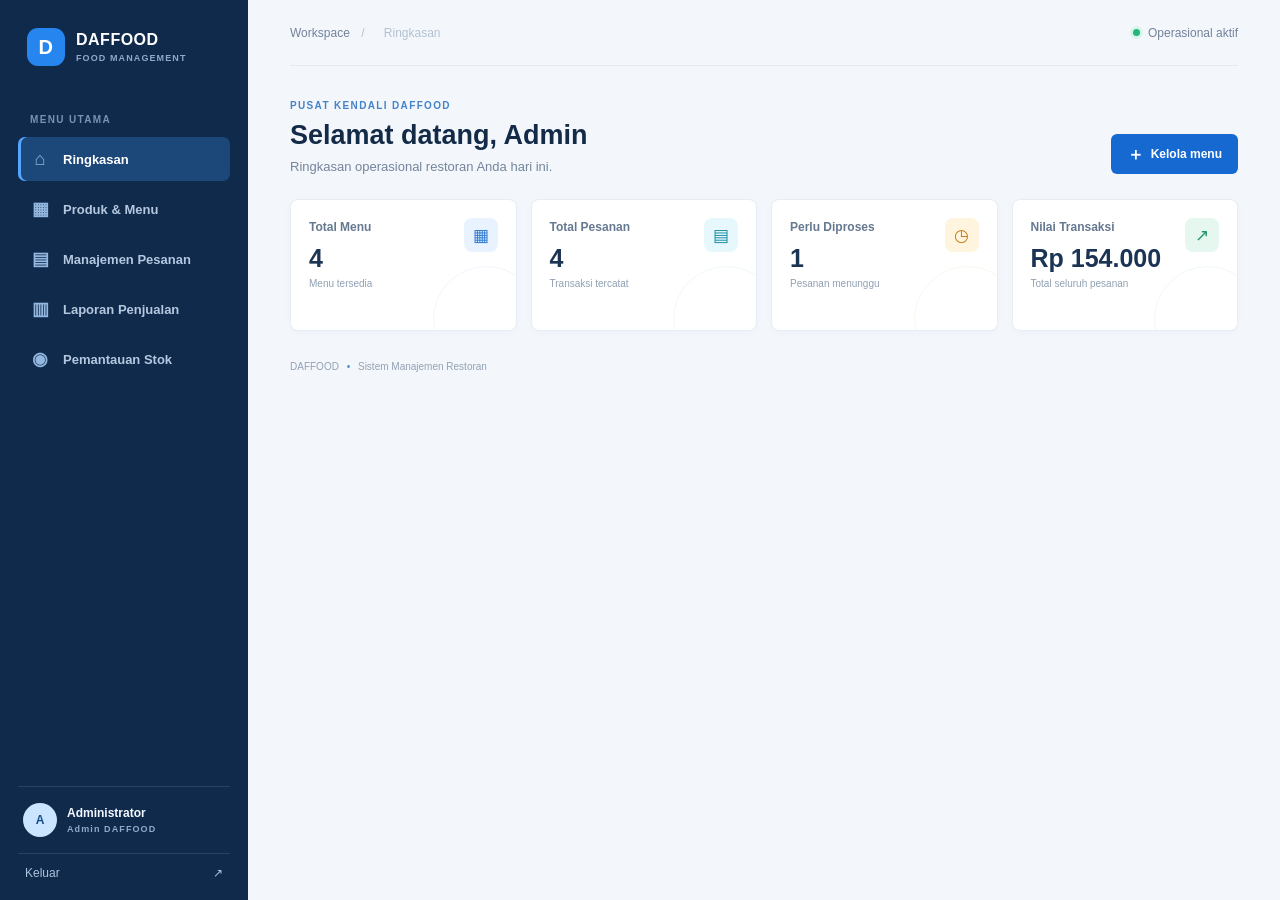
==== dashboard.html @ 905573ef "Menambahkan file proyek DAFFOOD Management System - Tugas BAB 2" ====
<!DOCTYPE html>
<html lang="id">
<head>
    <meta charset="UTF-8">
    <meta name="viewport" content="width=device-width, initial-scale=1.0">
    <meta name="theme-color" content="#f3f7fc">
    <title>Dashboard | DAFFOOD</title>
    <link rel="stylesheet" href="css/style.css">
</head>
<body class="dashboard-page">
    <div class="dashboard-layout">
        <aside class="sidebar">
            <a class="sidebar-brand" href="index.html" aria-label="DAFFOOD beranda">
                <span class="brand-mark">D</span>
                <span>DAFFOOD<small>FOOD MANAGEMENT</small></span>
            </a>
            <p class="sidebar-label">MENU UTAMA</p>
            <nav class="sidebar-menu" aria-label="Navigasi utama">
                <a class="nav-link active" href="#overview"><span class="nav-icon">⌂</span>Ringkasan</a>
                <a class="nav-link" href="#menu"><span class="nav-icon">▦</span>Produk & Menu</a>
                <a class="nav-link" href="#transactions"><span class="nav-icon">▤</span>Manajemen Pesanan</a>
                <a class="nav-link" href="#reports"><span class="nav-icon">▥</span>Laporan Penjualan</a>
                <a class="nav-link" href="#inventory"><span class="nav-icon">◉</span>Pemantauan Stok</a>
            </nav>
            <div class="sidebar-bottom">
                <div class="profile-chip"><span class="profile-avatar">A</span><span><strong>Administrator</strong><small>Admin DAFFOOD</small></span></div>
                <a class="logout-link" href="login.html">Keluar <span aria-hidden="true">↗</span></a>
            </div>
        </aside>

        <main class="main-content">
            <header class="topbar">
                <div class="breadcrumb">Workspace <span>/</span> <span id="current-view-label">Ringkasan</span></div>
                <div class="topbar-date"><span class="status-dot"></span> Operasional aktif</div>
            </header>

            <section class="dashboard-view is-active" id="overview" aria-label="Ringkasan">
                <div class="page-intro">
                    <div><p class="eyebrow">PUSAT KENDALI DAFFOOD</p><h1>Selamat datang, Admin</h1><p class="intro-copy">Ringkasan operasional restoran Anda hari ini.</p></div>
                    <a class="primary-button" href="#menu"><span aria-hidden="true">＋</span> Kelola menu</a>
                </div>
                <section class="stats-grid" aria-label="Ringkasan operasional">
                    <article class="stat-card stat-blue"><span class="stat-icon">▦</span><p>Total Menu</p><strong id="stat-menu">0</strong><small>Menu tersedia</small></article>
                    <article class="stat-card stat-cyan"><span class="stat-icon">▤</span><p>Total Pesanan</p><strong id="stat-orders">0</strong><small>Transaksi tercatat</small></article>
                    <article class="stat-card stat-amber"><span class="stat-icon">◷</span><p>Perlu Diproses</p><strong id="stat-pending">0</strong><small>Pesanan menunggu</small></article>
                    <article class="stat-card stat-green"><span class="stat-icon">↗</span><p>Nilai Transaksi</p><strong id="stat-revenue">Rp0</strong><small>Total seluruh pesanan</small></article>
                </section>
            </section>

            <section class="dashboard-view" id="menu" aria-label="Produk dan menu">
                <div class="page-intro"><div><p class="eyebrow">KATALOG RESTORAN</p><h1>Produk & Menu</h1><p class="intro-copy">Kelola hidangan, kategori, harga, dan ketersediaan stok.</p></div><button class="primary-button" type="button" data-create="menu"><span aria-hidden="true">＋</span> Tambah menu</button></div>
                <section class="data-section feature-section" aria-label="Daftar produk dan menu">
                    <div class="table-toolbar"><label class="search-box"><span aria-hidden="true">⌕</span><input id="menu-search" type="search" placeholder="Cari nama atau kategori..." aria-label="Cari menu"></label><span class="table-count" id="menu-count"></span></div>
                    <div class="table-wrap"><table>
                        <thead><tr><th>Nama menu</th><th>Kategori</th><th>Harga</th><th>Stok</th><th>Status</th><th class="action-heading">Aksi</th></tr></thead>
                        <tbody id="menu-rows"></tbody>
                    </table></div>
                </section>
            </section>

            <section class="dashboard-view" id="transactions" aria-label="Manajemen pesanan">
                <div class="page-intro"><div><p class="eyebrow">OPERASIONAL PESANAN</p><h1>Manajemen Pesanan</h1><p class="intro-copy">Cari pesanan, ubah status, atau unduh transaksi.</p></div><button class="primary-button" type="button" data-create="transaction"><span aria-hidden="true">＋</span> Tambah pesanan</button></div>
                <section class="data-section feature-section" aria-label="Daftar pesanan">
                    <div class="table-toolbar transaction-toolbar">
                        <label class="search-box"><span aria-hidden="true">⌕</span><input id="transaction-search" type="search" placeholder="Cari pelanggan atau menu..." aria-label="Cari pesanan"></label>
                        <div class="transaction-tools">
                            <select class="filter-select" id="transaction-status-filter" aria-label="Filter status pesanan"><option value="">Semua status</option><option>Menunggu</option><option>Diproses</option><option>Selesai</option></select>
                            <button class="outline-button" id="export-transactions" type="button"><span aria-hidden="true">↓</span> Unduh CSV</button>
                            <span class="table-count" id="transaction-count"></span>
                        </div>
                    </div>
                    <div class="table-wrap"><table>
                        <thead><tr><th>ID pesanan</th><th>Pelanggan</th><th>Menu</th><th>Jumlah</th><th>Total</th><th>Status</th><th class="action-heading">Aksi</th></tr></thead>
                        <tbody id="transaction-rows"></tbody>
                    </table></div>
                </section>
            </section>

            <section class="dashboard-view" id="reports" aria-label="Laporan penjualan">
                <div class="page-intro"><div><p class="eyebrow">ANALISIS PENJUALAN</p><h1>Laporan Penjualan</h1><p class="intro-copy">Pantau nilai pesanan harian selama tujuh hari terakhir.</p></div></div>
                <article class="insight-panel sales-panel report-panel">
                    <div class="insight-heading"><div><p class="eyebrow">PERFORMA BISNIS</p><h2>Penjualan 7 Hari</h2><p>Nilai pesanan harian dalam satu minggu terakhir.</p></div><span class="insight-icon sales-icon">↗</span></div>
                    <div class="sales-summary"><strong id="weekly-revenue">Rp0</strong><span><b id="weekly-orders">0</b> pesanan minggu ini</span></div>
                    <div class="sales-chart" id="sales-chart" role="img" aria-label="Grafik nilai pesanan tujuh hari terakhir"></div>
                </article>
            </section>

            <section class="dashboard-view" id="inventory" aria-label="Pemantauan stok">
                <div class="page-intro"><div><p class="eyebrow">KONTROL PERSEDIAAN</p><h1>Pemantauan Stok</h1><p class="intro-copy">Daftar menu yang perlu segera diisi ulang.</p></div><a class="primary-button" href="#menu">Kelola menu <span aria-hidden="true">→</span></a></div>
                <article class="insight-panel inventory-panel inventory-view-panel">
                    <div class="insight-heading"><div><p class="eyebrow">PERLU PERHATIAN</p><h2>Stok Menipis</h2><p>Menu dengan stok 5 porsi atau kurang.</p></div><span class="insight-icon inventory-icon">!</span></div>
                    <div class="stock-alert-list" id="stock-alert-list"></div>
                    <a class="text-link" href="#menu">Buka pengelolaan menu <span aria-hidden="true">→</span></a>
                </article>
            </section>
            <footer class="dashboard-footer">DAFFOOD <span>•</span> Sistem Manajemen Restoran</footer>
        </main>
    </div>

    <dialog class="form-dialog" id="data-dialog" aria-labelledby="dialog-title">
        <form id="data-form">
            <div class="dialog-heading"><div><p class="eyebrow">FORMULIR DATA</p><h2 id="dialog-title">Tambah data</h2></div><button class="icon-button" type="button" id="dialog-close" aria-label="Tutup">×</button></div>
            <div class="dialog-fields" id="dialog-fields"></div>
            <div class="dialog-actions"><button class="secondary-button" type="button" id="dialog-cancel">Batal</button><button class="primary-button" type="submit">Simpan data</button></div>
        </form>
    </dialog>
    <div class="toast" id="toast" role="status" aria-live="polite"></div>

    <script>
        const initialMenu = [
            { id: 'm1', name: 'Nasi Ayam Bakar', category: 'Makanan utama', price: 28000, stock: 18 },
            { id: 'm2', name: 'Soto Betawi', category: 'Makanan utama', price: 32000, stock: 12 },
            { id: 'm3', name: 'Es Kopi Susu', category: 'Minuman', price: 18000, stock: 24 },
            { id: 'm4', name: 'Pisang Goreng', category: 'Camilan', price: 16000, stock: 15 }
        ];
        const dateKey = (date) => `${date.getFullYear()}-${String(date.getMonth() + 1).padStart(2, '0')}-${String(date.getDate()).padStart(2, '0')}`;
        const dateForDaysAgo = (daysAgo) => {
            const date = new Date();
            date.setHours(12, 0, 0, 0);
            date.setDate(date.getDate() - daysAgo);
            return dateKey(date);
        };
        const initialTransactions = [
            { id: 'DF-2401', customer: 'Nadia Putri', menuId: 'm1', quantity: 2, status: 'Diproses', createdAt: dateForDaysAgo(0) },
            { id: 'DF-2402', customer: 'Rizky Pratama', menuId: 'm3', quantity: 1, status: 'Selesai', createdAt: dateForDaysAgo(1) },
            { id: 'DF-2403', customer: 'Dewi Anggraini', menuId: 'm2', quantity: 1, status: 'Menunggu', createdAt: dateForDaysAgo(3) },
            { id: 'DF-2404', customer: 'Bima Saputra', menuId: 'm4', quantity: 3, status: 'Diproses', createdAt: dateForDaysAgo(5) }
        ];
        const readData = (key, fallback) => {
            try { return JSON.parse(localStorage.getItem(key)) || fallback; }
            catch { return fallback; }
        };
        let menuItems = readData('daffood-menu', initialMenu);
        let transactions = readData('daffood-transactions', initialTransactions).map((item) => ({ ...item, createdAt: item.createdAt || dateForDaysAgo(0), stockDeducted: Boolean(item.stockDeducted) }));
        let activeType = '';
        let editingId = null;
        let toastTimer;
        const lowStockThreshold = 5;

        const escapeHtml = (value) => String(value).replace(/[&<>"']/g, (character) => ({ '&': '&amp;', '<': '&lt;', '>': '&gt;', '"': '&quot;', "'": '&#39;' })[character]);
        const rupiah = (value) => new Intl.NumberFormat('id-ID', { style: 'currency', currency: 'IDR', maximumFractionDigits: 0 }).format(value);
        const persist = () => {
            localStorage.setItem('daffood-menu', JSON.stringify(menuItems));
            localStorage.setItem('daffood-transactions', JSON.stringify(transactions));
        };
        const menuById = (id) => menuItems.find((item) => item.id === id);
        const showToast = (message, type = 'success') => {
            const toast = document.getElementById('toast');
            toast.textContent = message;
            toast.classList.toggle('toast-error', type === 'error');
            toast.classList.add('visible');
            clearTimeout(toastTimer);
            toastTimer = setTimeout(() => toast.classList.remove('visible'), 2600);
        };
        const actionButtons = (type, id) => `<div class="row-actions"><button class="icon-button edit-button" type="button" data-edit="${type}" data-id="${escapeHtml(id)}" aria-label="Edit">✎</button><button class="icon-button delete-button" type="button" data-delete="${type}" data-id="${escapeHtml(id)}" aria-label="Hapus">×</button></div>`;
        const compactRupiah = (value) => value >= 1000000 ? `${(value / 1000000).toFixed(1)} jt` : value >= 1000 ? `${Math.round(value / 1000)} rb` : String(value);

        function getFilteredTransactions() {
            const query = document.getElementById('transaction-search').value.toLocaleLowerCase('id');
            const status = document.getElementById('transaction-status-filter').value;
            return transactions.filter((item) => {
                const matchesQuery = `${item.id} ${item.customer} ${menuById(item.menuId)?.name || ''}`.toLocaleLowerCase('id').includes(query);
                return matchesQuery && (!status || item.status === status);
            });
        }

        function renderInsights() {
            const salesDays = Array.from({ length: 7 }, (_, index) => {
                const date = new Date();
                date.setHours(12, 0, 0, 0);
                date.setDate(date.getDate() - 6 + index);
                return { key: dateKey(date), label: date.toLocaleDateString('id-ID', { weekday: 'short' }), fullDate: date.toLocaleDateString('id-ID', { day: 'numeric', month: 'short' }), revenue: 0, orders: 0 };
            });
            const salesByDate = new Map(salesDays.map((day) => [day.key, day]));
            transactions.forEach((item) => {
                const day = salesByDate.get(item.createdAt);
                if (!day) return;
                day.revenue += (menuById(item.menuId)?.price || 0) * item.quantity;
                day.orders += 1;
            });
            const weeklyRevenue = salesDays.reduce((sum, day) => sum + day.revenue, 0);
            const weeklyOrders = salesDays.reduce((sum, day) => sum + day.orders, 0);
            const peakRevenue = Math.max(...salesDays.map((day) => day.revenue), 1);
            document.getElementById('weekly-revenue').textContent = rupiah(weeklyRevenue);
            document.getElementById('weekly-orders').textContent = weeklyOrders;
            document.getElementById('sales-chart').innerHTML = salesDays.map((day) => {
                const height = day.revenue ? Math.max(8, day.revenue / peakRevenue * 100) : 0;
                return `<div class="sales-day" title="${day.fullDate}: ${rupiah(day.revenue)}"><span class="bar-value">${day.revenue ? compactRupiah(day.revenue) : ' '}</span><div class="bar-track"><span class="sales-bar" style="height: ${height}%"></span></div><span class="day-label">${day.label}</span></div>`;
            }).join('');

            const lowStockItems = menuItems.filter((item) => Number(item.stock) <= lowStockThreshold).sort((first, second) => first.stock - second.stock);
            document.getElementById('stock-alert-list').innerHTML = lowStockItems.length ? lowStockItems.slice(0, 4).map((item) => `<div class="stock-alert-item"><span class="stock-alert-mark">!</span><span class="stock-alert-name"><strong>${escapeHtml(item.name)}</strong><small>${escapeHtml(item.category)}</small></span><span class="stock-quantity">${item.stock} porsi</span></div>`).join('') : '<div class="stock-clear"><span>✓</span><p>Stok aman.<small>Tidak ada menu yang perlu diisi ulang.</small></p></div>';
        }

        function exportTransactions() {
            const filtered = getFilteredTransactions();
            if (!filtered.length) {
                showToast('Tidak ada pesanan untuk diekspor.');
                return;
            }
            const rows = [['ID Pesanan', 'Tanggal', 'Pelanggan', 'Menu', 'Jumlah', 'Harga Satuan', 'Total', 'Status']];
            filtered.forEach((item) => {
                const menu = menuById(item.menuId);
                rows.push([item.id, item.createdAt, item.customer, menu?.name || 'Menu dihapus', item.quantity, menu?.price || 0, (menu?.price || 0) * item.quantity, item.status]);
            });
            const csv = '\uFEFF' + rows.map((row) => row.map((value) => {
                const text = String(value ?? '');
                const spreadsheetSafe = /^[=+\-@]/.test(text) ? `'${text}` : text;
                return `"${spreadsheetSafe.replace(/"/g, '""')}"`;
            }).join(',')).join('\r\n');
            const file = new Blob([csv], { type: 'text/csv;charset=utf-8' });
            const url = URL.createObjectURL(file);
            const link = document.createElement('a');
            link.href = url;
            link.download = `daffood-pesanan-${dateForDaysAgo(0)}.csv`;
            link.click();
            URL.revokeObjectURL(url);
            showToast(`${filtered.length} pesanan berhasil diekspor.`);
        }

        const dashboardViewLabels = {
            overview: 'Ringkasan',
            menu: 'Produk & Menu',
            transactions: 'Manajemen Pesanan',
            reports: 'Laporan Penjualan',
            inventory: 'Pemantauan Stok'
        };

        function activateDashboardView(viewId) {
            const activeView = document.getElementById(viewId);
            if (!activeView?.classList.contains('dashboard-view')) return;
            document.querySelectorAll('.dashboard-view').forEach((view) => {
                const isActive = view === activeView;
                view.classList.toggle('is-active', isActive);
                view.setAttribute('aria-hidden', String(!isActive));
            });
            document.querySelectorAll('.nav-link').forEach((link) => {
                const isActive = link.hash === `#${viewId}`;
                link.classList.toggle('active', isActive);
                if (isActive) link.setAttribute('aria-current', 'page');
                else link.removeAttribute('aria-current');
            });
            document.getElementById('current-view-label').textContent = dashboardViewLabels[viewId];
        }

        function navigateToView(viewId) {
            if (!document.getElementById(viewId)?.classList.contains('dashboard-view')) return;
            if (window.location.hash !== `#${viewId}`) window.location.hash = viewId;
            activateDashboardView(viewId);
            window.scrollTo({ top: 0, behavior: 'smooth' });
        }

        function renderDashboard() {
            const menuQuery = document.getElementById('menu-search').value.toLocaleLowerCase('id');
            const menuFiltered = menuItems.filter((item) => `${item.name} ${item.category}`.toLocaleLowerCase('id').includes(menuQuery));
            document.getElementById('menu-rows').innerHTML = menuFiltered.length ? menuFiltered.map((item) => `<tr><td><span class="item-name">${escapeHtml(item.name)}</span></td><td>${escapeHtml(item.category)}</td><td class="price-cell">${rupiah(item.price)}</td><td>${item.stock} porsi</td><td><span class="badge ${item.stock > 0 ? 'badge-available' : 'badge-empty'}">${item.stock > 0 ? 'Tersedia' : 'Habis'}</span></td><td>${actionButtons('menu', item.id)}</td></tr>`).join('') : '<tr><td class="empty-state" colspan="6">Menu tidak ditemukan.</td></tr>';
            document.getElementById('menu-count').textContent = `${menuFiltered.length} dari ${menuItems.length} menu`;

            const transactionFiltered = getFilteredTransactions();
            document.getElementById('transaction-rows').innerHTML = transactionFiltered.length ? transactionFiltered.map((item) => {
                const menu = menuById(item.menuId);
                const total = (menu?.price || 0) * item.quantity;
                const statusClass = item.status === 'Selesai' ? 'badge-done' : item.status === 'Diproses' ? 'badge-progress' : 'badge-pending';
                return `<tr><td><span class="order-id">#${escapeHtml(item.id)}</span></td><td><span class="item-name">${escapeHtml(item.customer)}</span></td><td>${escapeHtml(menu?.name || 'Menu dihapus')}</td><td>${item.quantity}</td><td class="price-cell">${rupiah(total)}</td><td><span class="badge ${statusClass}">${escapeHtml(item.status)}</span></td><td>${actionButtons('transaction', item.id)}</td></tr>`;
            }).join('') : '<tr><td class="empty-state" colspan="7">Pesanan tidak ditemukan.</td></tr>';
            document.getElementById('transaction-count').textContent = `${transactionFiltered.length} dari ${transactions.length} pesanan`;

            document.getElementById('stat-menu').textContent = menuItems.length;
            document.getElementById('stat-orders').textContent = transactions.length;
            document.getElementById('stat-pending').textContent = transactions.filter((item) => item.status === 'Menunggu').length;
            document.getElementById('stat-revenue').textContent = rupiah(transactions.reduce((sum, item) => sum + (menuById(item.menuId)?.price || 0) * item.quantity, 0));
            renderInsights();
        }

        function openDialog(type, id = null) {
            activeType = type;
            editingId = id;
            const record = id ? (type === 'menu' ? menuById(id) : transactions.find((item) => item.id === id)) : null;
            const fields = document.getElementById('dialog-fields');
            document.getElementById('dialog-title').textContent = `${record ? 'Edit' : 'Tambah'} ${type === 'menu' ? 'menu' : 'pesanan'}`;
            if (type === 'menu') {
                fields.innerHTML = `<label>Nama menu<input name="name" type="text" value="${escapeHtml(record?.name || '')}" placeholder="Contoh: Nasi Goreng" required maxlength="60"></label><label>Kategori<input name="category" type="text" value="${escapeHtml(record?.category || '')}" placeholder="Contoh: Makanan utama" required maxlength="40"></label><div class="field-row"><label>Harga (Rp)<input name="price" type="number" min="1" step="500" value="${record?.price || ''}" placeholder="25000" required></label><label>Stok (porsi)<input name="stock" type="number" min="0" step="1" value="${record?.stock ?? ''}" placeholder="10" required></label></div>`;
            } else {
                const options = menuItems.map((item) => `<option value="${escapeHtml(item.id)}" ${record?.menuId === item.id ? 'selected' : ''}>${escapeHtml(item.name)} - ${rupiah(item.price)}</option>`).join('');
                fields.innerHTML = `<label>Nama pelanggan<input name="customer" type="text" value="${escapeHtml(record?.customer || '')}" placeholder="Nama pelanggan" required maxlength="60"></label><div class="field-row"><label>Menu<select name="menuId" required ${menuItems.length ? '' : 'disabled'}>${menuItems.length ? options : '<option value="">Tambahkan menu terlebih dahulu</option>'}</select></label><label>Jumlah<input name="quantity" type="number" min="1" step="1" value="${record?.quantity || 1}" required></label></div><label>Status pesanan<select name="status"><option ${record?.status === 'Menunggu' ? 'selected' : ''}>Menunggu</option><option ${record?.status === 'Diproses' || !record ? 'selected' : ''}>Diproses</option><option ${record?.status === 'Selesai' ? 'selected' : ''}>Selesai</option></select></label>`;
            }
            document.getElementById('data-dialog').showModal();
            fields.querySelector('input, select')?.focus();
        }

        document.querySelectorAll('[data-create]').forEach((button) => button.addEventListener('click', () => openDialog(button.dataset.create)));
        document.getElementById('dialog-close').addEventListener('click', () => document.getElementById('data-dialog').close());
        document.getElementById('dialog-cancel').addEventListener('click', () => document.getElementById('data-dialog').close());
        document.getElementById('menu-search').addEventListener('input', renderDashboard);
        document.getElementById('transaction-search').addEventListener('input', renderDashboard);
        document.getElementById('transaction-status-filter').addEventListener('change', renderDashboard);
        document.getElementById('export-transactions').addEventListener('click', exportTransactions);
        document.querySelectorAll('a[href^="#"]').forEach((link) => link.addEventListener('click', (event) => {
            const viewId = link.getAttribute('href').slice(1);
            if (!document.getElementById(viewId)?.classList.contains('dashboard-view')) return;
            event.preventDefault();
            navigateToView(viewId);
        }));
        window.addEventListener('popstate', () => activateDashboardView(window.location.hash.slice(1) || 'overview'));
        window.addEventListener('hashchange', () => activateDashboardView(window.location.hash.slice(1) || 'overview'));
        activateDashboardView(window.location.hash.slice(1) || 'overview');
        document.getElementById('data-form').addEventListener('submit', (event) => {
            event.preventDefault();
            const values = Object.fromEntries(new FormData(event.currentTarget));
            if (activeType === 'menu') {
                const record = { id: editingId || `menu-${Date.now()}`, name: values.name.trim(), category: values.category.trim(), price: Number(values.price), stock: Number(values.stock) };
                if (editingId) menuItems = menuItems.map((item) => item.id === editingId ? record : item);
                else menuItems.unshift(record);
            } else {
                const existing = editingId ? transactions.find((item) => item.id === editingId) : null;
                const selectedMenu = menuById(values.menuId);
                const existingMenu = existing ? menuById(existing.menuId) : null;
                const returnedQuantity = existing?.stockDeducted && existing.menuId === values.menuId ? existing.quantity : 0;
                const quantity = Number(values.quantity);
                if (!selectedMenu || quantity > Number(selectedMenu.stock) + returnedQuantity) {
                    showToast('Stok menu tidak cukup untuk jumlah pesanan.', 'error');
                    return;
                }
                if (existing?.stockDeducted && existingMenu) existingMenu.stock += existing.quantity;
                selectedMenu.stock -= quantity;
                const record = { id: editingId || `DF-${String(Date.now()).slice(-6)}`, customer: values.customer.trim(), menuId: values.menuId, quantity, status: values.status, createdAt: existing?.createdAt || dateForDaysAgo(0), stockDeducted: true };
                if (editingId) transactions = transactions.map((item) => item.id === editingId ? record : item);
                else transactions.unshift(record);
            }
            persist();
            renderDashboard();
            document.getElementById('data-dialog').close();
            showToast(`${activeType === 'menu' ? 'Menu' : 'Pesanan'} berhasil ${editingId ? 'diperbarui' : 'ditambahkan'}.`);
        });
        document.addEventListener('click', (event) => {
            const editButton = event.target.closest('[data-edit]');
            const deleteButton = event.target.closest('[data-delete]');
            if (editButton) openDialog(editButton.dataset.edit, editButton.dataset.id);
            if (deleteButton) {
                const { delete: type, id } = deleteButton.dataset;
                const label = type === 'menu' ? menuById(id)?.name : `pesanan #${id}`;
                if (!confirm(`Hapus ${label}?`)) return;
                if (type === 'menu') menuItems = menuItems.filter((item) => item.id !== id);
                else {
                    const transaction = transactions.find((item) => item.id === id);
                    const menu = transaction?.stockDeducted ? menuById(transaction.menuId) : null;
                    if (menu) menu.stock += transaction.quantity;
                    transactions = transactions.filter((item) => item.id !== id);
                }
                persist();
                renderDashboard();
                showToast('Data berhasil dihapus.');
            }
        });
        renderDashboard();
    </script>
</body>
</html>
---- css/style.css ----
/* ================= INDEX / LANDING PAGE STYLES ================= */
.navbar {
    display: flex;
    justify-content: space-between;
    align-items: center;
    padding: 20px 40px;
    background-color: var(--white);
    box-shadow: 0 2px 4px rgba(0, 0, 0, 0.05);
}

.navbar-brand {
    font-size: 24px;
    font-weight: bold;
    color: var(--primary-color);
    letter-spacing: 1px;
}

.navbar-nav {
    display: flex;
    gap: 15px;
    align-items: center;
}

.btn-outline {
    padding: 8px 20px;
    border: 2px solid var(--primary-color);
    color: var(--primary-color);
    border-radius: 4px;
    text-decoration: none;
    font-weight: 600;
    font-size: 14px;
    transition: all 0.3s ease;
}

.btn-outline:hover {
    background-color: var(--primary-color);
    color: var(--white);
}

.btn-fill {
    padding: 8px 20px;
    background-color: var(--primary-color);
    color: var(--white);
    border: 2px solid var(--primary-color);
    border-radius: 4px;
    text-decoration: none;
    font-weight: 600;
    font-size: 14px;
    transition: all 0.3s ease;
}

.btn-fill:hover {
    background-color: var(--primary-hover);
    border-color: var(--primary-hover);
}

.hero-section {
    display: flex;
    align-items: center;
    justify-content: space-between;
    padding: 60px 40px;
    max-width: 1200px;
    margin: 0 auto;
    min-height: calc(100vh - 80px);
}

.hero-text {
    flex: 1;
    padding-right: 40px;
}

.hero-title {
    font-size: 48px;
    color: var(--text-color);
    margin-bottom: 20px;
    line-height: 1.2;
}

.hero-title span {
    color: var(--primary-color);
}

.hero-desc {
    font-size: 16px;
    color: #6b7280;
    margin-bottom: 30px;
    line-height: 1.6;
}

.hero-buttons {
    display: flex;
    gap: 15px;
}

.hero-image {
    flex: 1;
    display: flex;
    justify-content: center;
}

.placeholder-img {
    width: 100%;
    max-width: 450px;
    height: 300px;
    background-color: #e5e7eb; /* Abu-abu konsisten dengan prototipe */
    border-radius: 8px;
}

/* Responsive Index Page */
@media (max-width: 768px) {
    .navbar {
        padding: 15px 20px;
    }

    .hero-section {
        flex-direction: column-reverse;
        padding: 30px 20px;
        text-align: center;
    }

    .hero-text {
        padding-right: 0;
        margin-top: 30px;
    }

    .hero-title {
        font-size: 32px;
    }

    .hero-buttons {
        justify-content: center;
    }

    .placeholder-img {
        height: 200px;
    }
}

/* ================= DAFFOOD DASHBOARD ================= */
.dashboard-page {
    --dash-ink: #142b48;
    --dash-muted: #74849a;
    --dash-blue: #1769d2;
    --dash-blue-dark: #1056b3;
    --dash-line: #e7edf5;
    --dash-surface: #ffffff;
    min-height: 100vh;
    margin: 0;
    color: var(--dash-ink);
    background: #f3f7fc;
    font-family: "Segoe UI", Tahoma, sans-serif;
}

.dashboard-page * { box-sizing: border-box; }
.dashboard-layout { min-height: 100vh; }
.dashboard-page .sidebar {
    position: fixed;
    inset: 0 auto 0 0;
    z-index: 5;
    display: flex;
    width: 248px;
    flex-direction: column;
    padding: 28px 18px 20px;
    color: #dceaff;
    background: #102a4c;
}
.dashboard-page .sidebar-brand {
    display: flex;
    align-items: center;
    gap: 11px;
    margin: 0 9px 48px;
    color: #fff;
    font-size: 16px;
    font-weight: 800;
    letter-spacing: .5px;
    text-decoration: none;
}
.brand-mark {
    display: grid;
    width: 38px;
    height: 38px;
    place-items: center;
    border-radius: 11px;
    color: #fff;
    background: #2685ee;
    font-size: 20px;
}
.sidebar-brand small, .profile-chip small { display: block; margin-top: 4px; color: #91a9c8; font-size: 9px; font-weight: 600; letter-spacing: 1.1px; }
.sidebar-label, .eyebrow { margin: 0; color: #7c91ab; font-size: 10px; font-weight: 800; letter-spacing: 1.35px; }
.sidebar-label { padding: 0 12px 12px; color: #7892b1; }
.sidebar-menu { display: grid; gap: 6px; }
.nav-link {
    display: flex;
    align-items: center;
    gap: 13px;
    min-height: 44px;
    padding: 0 12px;
    border-radius: 7px;
    color: #b5c8df;
    font-size: 13px;
    font-weight: 600;
    text-decoration: none;
    transition: background .18s ease, color .18s ease;
}
.nav-link:hover, .nav-link.active { color: #fff; background: #1b4779; }
.nav-link.active { box-shadow: inset 3px 0 #55a5ff; }
.nav-icon { display: inline-grid; width: 20px; place-items: center; color: #94b7df; font-size: 18px; }
.sidebar-bottom { margin-top: auto; }
.profile-chip { display: flex; align-items: center; gap: 10px; padding: 16px 5px; border-top: 1px solid #294361; color: #f4f8ff; font-size: 12px; }
.profile-avatar { display: grid; width: 34px; height: 34px; place-items: center; border-radius: 50%; color: #164c88; background: #cbe4ff; font-weight: 800; }
.logout-link { display: flex; justify-content: space-between; padding: 12px 7px 0; border-top: 1px solid #294361; color: #aec2db; font-size: 12px; text-decoration: none; }
.logout-link:hover { color: #fff; }
.dashboard-page .main-content { max-width: 1600px; min-height: 100vh; margin-left: 248px; padding: 0 42px 24px; }
.dashboard-view { display: none; }
.dashboard-view.is-active { display: block; }
.topbar { display: flex; min-height: 66px; align-items: center; justify-content: space-between; border-bottom: 1px solid #e5ebf3; color: #73839a; font-size: 12px; }
.breadcrumb span { padding: 0 8px; color: #b4c0d0; }
.topbar-date { display: flex; align-items: center; gap: 8px; }
.status-dot { width: 7px; height: 7px; border-radius: 50%; background: #24b47e; box-shadow: 0 0 0 3px #d8f5e9; }
.page-intro { display: flex; align-items: end; justify-content: space-between; gap: 20px; padding: 34px 0 25px; }
.page-intro .eyebrow, .section-heading .eyebrow, .dialog-heading .eyebrow { margin-bottom: 9px; color: #4582c7; }
.page-intro h1 { margin: 0; color: #142b48; font-size: 27px; font-weight: 750; letter-spacing: 0; }
.intro-copy { margin: 8px 0 0; color: var(--dash-muted); font-size: 13px; }
.primary-button, .secondary-button {
    display: inline-flex;
    min-height: 40px;
    align-items: center;
    justify-content: center;
    gap: 7px;
    padding: 0 15px;
    border: 1px solid transparent;
    border-radius: 6px;
    color: #fff;
    background: var(--dash-blue);
    cursor: pointer;
    font: inherit;
    font-size: 12px;
    font-weight: 700;
    text-decoration: none;
    transition: background .18s ease, transform .18s ease;
    white-space: nowrap;
}
.primary-button:hover { background: var(--dash-blue-dark); transform: translateY(-1px); }
.primary-button span { font-size: 17px; line-height: 1; }
.stats-grid { display: grid; grid-template-columns: repeat(4, minmax(0, 1fr)); gap: 14px; margin-bottom: 27px; }
.stat-card { position: relative; min-height: 132px; padding: 18px; overflow: hidden; border: 1px solid var(--dash-line); border-radius: 8px; background: var(--dash-surface); box-shadow: 0 2px 8px rgba(29, 62, 101, .025); }
.stat-card::after { position: absolute; right: -24px; bottom: -43px; width: 105px; height: 105px; border: 1px solid currentColor; border-radius: 50%; content: ""; opacity: .07; }
.stat-icon { float: right; display: grid; width: 34px; height: 34px; place-items: center; border-radius: 8px; font-size: 17px; }
.stat-card p { margin: 2px 0 10px; color: #657890; font-size: 12px; font-weight: 600; }
.stat-card strong { display: block; color: #1b3453; font-size: 25px; font-weight: 750; }
.stat-card small { display: block; margin-top: 5px; color: #91a0b3; font-size: 10px; }
.stat-blue { color: #2c78d2; }.stat-blue .stat-icon { background: #e9f3ff; }
.stat-cyan { color: #148ba7; }.stat-cyan .stat-icon { background: #e6f8fb; }
.stat-amber { color: #bd7a12; }.stat-amber .stat-icon { background: #fff5df; }
.stat-green { color: #24956d; }.stat-green .stat-icon { background: #e6f7ef; }
.data-section { margin-bottom: 23px; padding: 21px 22px 0; border: 1px solid var(--dash-line); border-radius: 8px; background: #fff; box-shadow: 0 3px 12px rgba(29, 62, 101, .025); scroll-margin-top: 18px; }
.feature-section { margin-top: 0; }
.section-heading { display: flex; align-items: center; justify-content: space-between; gap: 16px; }
.section-heading h2, .dialog-heading h2 { margin: 0; color: #1b3453; font-size: 17px; font-weight: 750; letter-spacing: 0; }
.section-heading > div > p:last-child { margin: 6px 0 0; color: var(--dash-muted); font-size: 11px; }
.table-toolbar { display: flex; align-items: center; justify-content: space-between; gap: 14px; padding: 17px 0 12px; }
.search-box { display: flex; width: min(320px, 100%); height: 36px; align-items: center; gap: 8px; padding: 0 10px; border: 1px solid #e2e9f2; border-radius: 5px; color: #94a5b9; }
.search-box:focus-within { border-color: #77adeb; box-shadow: 0 0 0 3px rgba(39, 125, 218, .09); }
.search-box > span { font-size: 19px; }
.search-box input { width: 100%; border: 0; outline: 0; color: #233b59; background: transparent; font: inherit; font-size: 11px; }
.search-box input::placeholder { color: #9aa9ba; }
.table-count { color: #8594a7; font-size: 10px; white-space: nowrap; }
.table-wrap { width: 100%; overflow-x: auto; }
.dashboard-page table { width: 100%; min-width: 690px; border-collapse: collapse; text-align: left; }
.dashboard-page th { padding: 11px 10px; border-top: 1px solid #edf1f6; border-bottom: 1px solid #edf1f6; color: #8392a5; background: #fbfcfe; font-size: 10px; font-weight: 700; white-space: nowrap; }
.dashboard-page td { height: 53px; padding: 9px 10px; border-bottom: 1px solid #eef2f7; color: #63758c; font-size: 11px; white-space: nowrap; }
.dashboard-page tbody tr:last-child td { border-bottom: 0; }
.dashboard-page tbody tr:hover { background: #fbfdff; }
.dashboard-page .item-name { color: #203854; font-weight: 650; }
.dashboard-page .price-cell { color: #1c3859; font-weight: 650; }
.order-id { color: #3978bd; font-size: 10px; font-weight: 700; }
.badge { display: inline-flex; min-height: 22px; align-items: center; padding: 0 8px; border-radius: 4px; font-size: 9px; font-weight: 700; }
.badge-available, .badge-done { color: #168253; background: #e8f7ef; }
.badge-empty, .badge-pending { color: #a56a0b; background: #fff4df; }
.badge-progress { color: #286bb2; background: #e9f3ff; }
.action-heading { text-align: right; }
.row-actions { display: flex; justify-content: flex-end; gap: 5px; }
.icon-button { display: inline-grid; width: 29px; height: 29px; place-items: center; border: 1px solid #e5ebf2; border-radius: 5px; color: #58718e; background: #fff; cursor: pointer; font: inherit; font-size: 15px; }
.icon-button:hover { border-color: #a9c8eb; color: #1769d2; background: #f4f9ff; }
.icon-button.delete-button:hover { border-color: #f0c5c5; color: #c74444; background: #fff7f7; }
.empty-state { height: 70px !important; color: #8c9aad !important; text-align: center; }
.dashboard-footer { padding: 3px 0 10px; color: #93a1b2; font-size: 10px; }
.dashboard-footer span { padding: 0 5px; color: #4c8ed5; }
.form-dialog { width: min(470px, calc(100vw - 28px)); max-width: none; padding: 0; border: 1px solid #e1e9f3; border-radius: 9px; color: var(--dash-ink); box-shadow: 0 20px 65px rgba(16, 42, 76, .22); }
.form-dialog::backdrop { background: rgba(13, 34, 60, .46); backdrop-filter: blur(2px); }
.form-dialog form { padding: 23px; }
.dialog-heading { display: flex; align-items: center; justify-content: space-between; padding-bottom: 18px; border-bottom: 1px solid #edf1f6; }
.dialog-heading .icon-button { width: 32px; height: 32px; font-size: 21px; }
.dialog-fields { display: grid; gap: 14px; padding: 20px 0; }
.dialog-fields label { display: grid; gap: 7px; color: #425873; font-size: 11px; font-weight: 700; }
.dialog-fields input, .dialog-fields select { width: 100%; min-width: 0; height: 39px; padding: 0 10px; border: 1px solid #dce5ef; border-radius: 5px; outline: none; color: #243b57; background: #fff; font: inherit; font-size: 12px; }
.dialog-fields input:focus, .dialog-fields select:focus { border-color: #6aa4e6; box-shadow: 0 0 0 3px rgba(39, 125, 218, .1); }
.field-row { display: grid; grid-template-columns: 1fr 1fr; gap: 12px; }
.dialog-actions { display: flex; justify-content: flex-end; gap: 8px; padding-top: 16px; border-top: 1px solid #edf1f6; }
.secondary-button { border-color: #dce5ef; color: #52677f; background: #fff; }
.secondary-button:hover { background: #f5f8fc; }
.toast { position: fixed; right: 25px; bottom: 22px; z-index: 10; padding: 12px 17px; border: 1px solid #cce8db; border-radius: 6px; color: #176c4a; background: #f0fbf5; box-shadow: 0 8px 28px rgba(18, 55, 85, .12); font-size: 12px; opacity: 0; pointer-events: none; transform: translateY(8px); transition: opacity .2s ease, transform .2s ease; }
.toast.visible { opacity: 1; transform: translateY(0); }
.toast.toast-error { border-color: #f0cece; color: #a43b3b; background: #fff5f5; }
.insights-grid { display: grid; grid-template-columns: minmax(0, 1.5fr) minmax(260px, .9fr); gap: 14px; margin-bottom: 23px; scroll-margin-top: 18px; }
.insight-panel { min-width: 0; min-height: 226px; padding: 19px 20px 15px; border: 1px solid var(--dash-line); border-radius: 8px; background: #fff; box-shadow: 0 3px 12px rgba(29, 62, 101, .025); }
.report-panel { max-width: 900px; min-height: 330px; padding: 25px; }
.report-panel .sales-chart { height: 190px; gap: 18px; }
.inventory-view-panel { max-width: 780px; min-height: 270px; padding: 25px; }
.inventory-view-panel .stock-alert-list { min-height: 155px; padding-top: 12px; }
.insight-heading { display: flex; align-items: flex-start; justify-content: space-between; gap: 12px; }
.insight-heading .eyebrow { margin-bottom: 7px; color: #4582c7; }
.insight-heading h2 { margin: 0; color: #1b3453; font-size: 16px; font-weight: 750; }
.insight-heading > div > p:last-child { margin: 6px 0 0; color: #8391a3; font-size: 10px; }
.insight-icon { display: grid; width: 31px; height: 31px; flex: 0 0 31px; place-items: center; border-radius: 7px; font-size: 15px; font-weight: 800; }
.sales-icon { color: #147f90; background: #e7f8fa; }
.inventory-icon { color: #a86c0c; background: #fff3dc; }
.sales-summary { display: flex; align-items: baseline; gap: 10px; margin: 15px 0 2px; }
.sales-summary strong { color: #1c3859; font-size: 20px; }
.sales-summary span { color: #8795a7; font-size: 10px; }
.sales-summary b { color: #54718d; }
.sales-chart { display: grid; height: 103px; grid-template-columns: repeat(7, minmax(0, 1fr)); gap: 9px; padding-top: 4px; border-bottom: 1px solid #e9eff5; }
.sales-day { display: grid; min-width: 0; grid-template-rows: 16px 1fr 18px; text-align: center; }
.bar-value { overflow: hidden; color: #8292a5; font-size: 8px; text-overflow: ellipsis; white-space: nowrap; }
.bar-track { display: flex; height: 100%; align-items: flex-end; justify-content: center; background: repeating-linear-gradient(to top, transparent 0, transparent 24px, #f0f4f8 25px); }
.sales-bar { display: block; width: min(24px, 65%); min-height: 0; border-radius: 4px 4px 0 0; background: linear-gradient(180deg, #54b7ca, #2479d0); transition: height .25s ease; }
.day-label { padding-top: 4px; color: #8392a5; font-size: 9px; text-transform: capitalize; }
.stock-alert-list { min-height: 109px; padding: 7px 0 2px; }
.stock-alert-item { display: flex; min-height: 36px; align-items: center; gap: 8px; border-bottom: 1px solid #eff3f7; }
.stock-alert-item:last-child { border-bottom: 0; }
.stock-alert-mark { display: grid; width: 20px; height: 20px; flex: 0 0 20px; place-items: center; border-radius: 50%; color: #a86c0c; background: #fff3dc; font-size: 10px; font-weight: 800; }
.stock-alert-name { min-width: 0; flex: 1; }
.stock-alert-name strong, .stock-alert-name small { display: block; overflow: hidden; text-overflow: ellipsis; white-space: nowrap; }
.stock-alert-name strong { color: #28425f; font-size: 10px; }
.stock-alert-name small { margin-top: 3px; color: #97a3b2; font-size: 8px; }
.stock-quantity { color: #a66a0a; font-size: 9px; font-weight: 750; white-space: nowrap; }
.stock-clear { display: flex; min-height: 103px; align-items: center; gap: 9px; color: #22815e; }
.stock-clear > span { display: grid; width: 25px; height: 25px; place-items: center; border-radius: 50%; background: #e7f6ee; font-weight: 800; }
.stock-clear p { margin: 0; color: #3c5c75; font-size: 10px; font-weight: 700; }
.stock-clear small { display: block; margin-top: 4px; color: #8998a8; font-size: 9px; font-weight: 400; }
.text-link { display: inline-flex; align-items: center; gap: 6px; color: #397bb9; font-size: 9px; font-weight: 750; text-decoration: none; }
.text-link:hover { color: #1056b3; }
.transaction-toolbar { align-items: center; }
.transaction-tools { display: flex; align-items: center; justify-content: flex-end; gap: 8px; }
.filter-select { height: 36px; padding: 0 27px 0 9px; border: 1px solid #e2e9f2; border-radius: 5px; outline: none; color: #52677f; background: #fff; font: inherit; font-size: 10px; }
.filter-select:focus { border-color: #77adeb; box-shadow: 0 0 0 3px rgba(39, 125, 218, .09); }
.outline-button { display: inline-flex; height: 36px; align-items: center; gap: 6px; padding: 0 9px; border: 1px solid #dce6f0; border-radius: 5px; color: #3973ad; background: #fff; cursor: pointer; font: inherit; font-size: 10px; font-weight: 700; white-space: nowrap; }
.outline-button:hover { border-color: #a9c8eb; background: #f4f9ff; }
.outline-button span { font-size: 14px; }

@media (max-width: 1100px) {
    .dashboard-page .main-content { padding-right: 26px; padding-left: 26px; }
    .stats-grid { grid-template-columns: repeat(2, minmax(0, 1fr)); }
    .insights-grid { grid-template-columns: minmax(0, 1.2fr) minmax(240px, .8fr); }
}
@media (max-width: 720px) {
    .dashboard-page .sidebar { position: sticky; inset: 0 0 auto; width: 100%; padding: 11px 14px 9px; }
    .dashboard-page .sidebar-brand { margin: 0 4px 10px; }
    .brand-mark { width: 33px; height: 33px; }
    .sidebar-label, .sidebar-bottom { display: none; }
    .sidebar-menu { grid-template-columns: repeat(5, minmax(0, 1fr)); gap: 3px; }
    .nav-link { min-height: 40px; justify-content: center; gap: 4px; padding: 0 3px; font-size: 9px; line-height: 1.2; text-align: center; }
    .nav-link.active { box-shadow: inset 0 -2px #55a5ff; }
    .nav-icon { width: auto; font-size: 15px; }
    .dashboard-page .main-content { margin-left: 0; padding: 0 15px 18px; }
    .topbar { min-height: 46px; }
    .topbar-date { font-size: 10px; }
    .page-intro { align-items: flex-start; padding: 24px 0 20px; }
    .page-intro h1 { font-size: 23px; }
    .intro-copy { max-width: 290px; line-height: 1.5; }
    .page-intro > .primary-button { min-height: 36px; padding: 0 10px; font-size: 10px; }
    .stats-grid { gap: 9px; margin-bottom: 18px; }
    .stat-card { min-height: 116px; padding: 13px; }
    .stat-card strong { font-size: 21px; }
    .stat-card p { max-width: 90px; line-height: 1.35; }
    .stat-icon { width: 29px; height: 29px; }
    .data-section { margin-bottom: 16px; padding: 17px 13px 0; }
    .insights-grid { grid-template-columns: 1fr; gap: 10px; margin-bottom: 16px; }
    .insight-panel { min-height: 210px; padding: 16px 14px 13px; }
    .section-heading { align-items: flex-start; }
    .section-heading h2 { font-size: 15px; }
    .section-heading > div > p:last-child { max-width: 230px; line-height: 1.45; }
    .section-heading .primary-button { min-height: 34px; padding: 0 8px; font-size: 10px; }
    .table-toolbar { flex-wrap: wrap; gap: 8px; }
    .search-box { width: min(100%, 300px); }
    .transaction-tools { width: 100%; flex-wrap: wrap; justify-content: flex-start; }
    .transaction-tools .table-count { margin-left: auto; }
    .table-count { font-size: 9px; }
}
@media (max-width: 390px) {
    .nav-link { flex-direction: column; gap: 0; min-height: 44px; font-size: 9px; }
    .page-intro { flex-direction: column; }
    .stats-grid { grid-template-columns: 1fr 1fr; }
    .section-heading { flex-direction: column; }
    .field-row { grid-template-columns: 1fr; }
}

/* ================= DAFFOOD HOME PAGE ================= */
.home-page {
    --home-ink: #102a4c;
    --home-blue: #1769d2;
    --home-muted: #687d96;
    margin: 0;
    color: var(--home-ink);
    background-color: #f5f8fc;
    background-image: linear-gradient(rgba(28, 83, 143, .035) 1px, transparent 1px), linear-gradient(90deg, rgba(28, 83, 143, .035) 1px, transparent 1px);
    background-size: 34px 34px;
    font-family: "Segoe UI", Tahoma, sans-serif;
}
.home-page * { box-sizing: border-box; }
.home-header { position: relative; z-index: 2; display: flex; max-width: 1360px; min-height: 78px; align-items: center; justify-content: space-between; margin: 0 auto; padding: 0 6.5%; border-bottom: 1px solid rgba(34, 71, 112, .1); }
.home-brand { display: inline-flex; align-items: center; gap: 10px; color: #102a4c; font-size: 17px; font-weight: 850; letter-spacing: .6px; text-decoration: none; }
.home-brand-mark { display: grid; width: 34px; height: 34px; place-items: center; border-radius: 9px; color: white; background: #1769d2; font-size: 18px; }
.home-nav { display: flex; align-items: center; gap: 28px; }
.home-nav-link, .home-login { color: #526981; font-size: 12px; font-weight: 650; text-decoration: none; transition: color .18s ease; }
.home-nav-link:hover, .home-login:hover { color: #1769d2; }
.home-register { display: inline-flex; min-height: 38px; align-items: center; gap: 10px; padding: 0 14px; border-radius: 5px; color: white; background: #1769d2; font-size: 11px; font-weight: 700; text-decoration: none; transition: background .18s ease; }
.home-register:hover, .home-cta:hover { background: #1056b3; }
.home-register span { font-size: 14px; }
.home-hero { display: grid; max-width: 1360px; min-height: 560px; grid-template-columns: 1fr .92fr; align-items: center; gap: 6%; margin: 0 auto; padding: 48px 6.5% 54px; }
.home-hero-copy { position: relative; z-index: 1; padding: 9px 0 12px; animation: home-enter .55s ease both; }
.home-kicker { display: flex; align-items: center; gap: 9px; margin: 0 0 20px; color: #3f6f9f; font-size: 10px; font-weight: 800; letter-spacing: 1.4px; }
.home-kicker span { display: inline-block; width: 24px; height: 2px; background: #28a2bf; }
.home-hero h1 { margin: 0; color: #102a4c; font-size: 64px; font-weight: 850; line-height: 1; letter-spacing: 0; }
.home-hero h1 span { color: #1887cc; }
.home-subtitle { margin: 22px 0 13px; color: #234364; font-family: Georgia, "Times New Roman", serif; font-size: 27px; line-height: 1.35; }
.home-subtitle strong { color: #1769d2; font-weight: 700; }
.home-description { max-width: 435px; margin: 0; color: var(--home-muted); font-size: 13px; line-height: 1.8; }
.home-actions { display: flex; align-items: center; gap: 21px; margin-top: 24px; }
.home-cta { display: inline-flex; min-height: 44px; align-items: center; gap: 15px; padding: 0 16px; border-radius: 5px; color: #fff; background: #1769d2; font-size: 12px; font-weight: 700; text-decoration: none; transition: background .18s ease, transform .18s ease; }
.home-cta:hover { transform: translateY(-1px); }
.home-cta span { font-size: 17px; }
.home-secondary { color: #385979; font-size: 11px; font-weight: 700; text-decoration: none; }
.home-secondary:hover { color: #1769d2; }
.home-proof { display: flex; align-items: center; gap: 10px; margin-top: 31px; padding-top: 18px; border-top: 1px solid #dfe8f2; }
.proof-mark { display: grid; width: 25px; height: 25px; place-items: center; border-radius: 50%; color: #18805e; background: #e4f5ee; font-size: 12px; font-weight: 800; }
.home-proof p { margin: 0; color: #34506e; font-size: 10px; }
.home-proof strong, .home-proof span { display: block; }
.home-proof span { margin-top: 4px; color: #8797aa; }
.home-hero-visual { position: relative; min-width: 0; height: 420px; animation: home-enter .7s .08s ease both; }
.home-hero-visual::before { position: absolute; top: -13px; right: -13px; width: 65%; height: 65%; border-top: 2px solid #34a5cb; border-right: 2px solid #34a5cb; content: ""; }
.home-hero-visual img { position: relative; display: block; width: 100%; height: 100%; object-fit: cover; object-position: center; border-radius: 4px 4px 34px 4px; box-shadow: 0 18px 45px rgba(23, 62, 104, .15); }
.visual-caption { position: absolute; right: 0; bottom: 0; left: 0; display: flex; min-height: 47px; align-items: center; gap: 10px; padding: 0 15px; border-radius: 0 0 30px 0; color: white; background: linear-gradient(90deg, rgba(13, 42, 75, .88), rgba(13, 42, 75, .22)); font-size: 8px; font-weight: 750; letter-spacing: 1.2px; }
.caption-rule { width: 22px; height: 2px; background: #68d0dd; }
.home-benefits { display: grid; max-width: 1360px; grid-template-columns: 1.15fr repeat(3, 1fr); gap: 30px; margin: 0 auto; padding: 25px 6.5% 31px; border-top: 1px solid rgba(34, 71, 112, .13); background: rgba(255, 255, 255, .68); }
.benefit-intro { align-self: center; }
.benefit-index { color: #4c88bd; font-size: 9px; font-weight: 800; letter-spacing: 1.1px; }
.benefit-intro h2 { margin: 8px 0 0; color: #193653; font-family: Georgia, "Times New Roman", serif; font-size: 19px; font-weight: 500; line-height: 1.3; }
.benefit-item { padding: 3px 0 0 15px; border-left: 1px solid #e1e9f1; }
.benefit-symbol { display: inline-grid; width: 27px; height: 27px; place-items: center; border-radius: 6px; color: #1769d2; background: #e9f3ff; font-size: 15px; }
.benefit-symbol-cyan { color: #16869f; background: #e5f7fa; }
.benefit-symbol-green { color: #21845f; background: #e8f6ef; }
.benefit-item h3 { margin: 9px 0 5px; color: #1f3d5d; font-size: 12px; font-weight: 750; }
.benefit-item p { max-width: 210px; margin: 0; color: #74869a; font-size: 10px; line-height: 1.6; }
.home-footer { display: flex; max-width: 1360px; align-items: center; justify-content: space-between; margin: 0 auto; padding: 17px 6.5%; border-top: 1px solid #e5ebf2; color: #8a9aae; font-size: 9px; }
.home-footer > span:first-child { color: #456787; font-weight: 800; letter-spacing: .8px; }
.home-footer a { color: #397bb9; font-weight: 700; text-decoration: none; }
@keyframes home-enter { from { opacity: 0; transform: translateY(10px); } to { opacity: 1; transform: translateY(0); } }

@media (max-width: 850px) {
    .home-header { min-height: 67px; padding-right: 5%; padding-left: 5%; }
    .home-nav { gap: 17px; }
    .home-hero { min-height: 500px; gap: 4%; padding: 40px 5% 45px; }
    .home-hero h1 { font-size: 52px; }
    .home-subtitle { font-size: 23px; }
    .home-hero-visual { height: 350px; }
    .home-benefits { gap: 18px; padding-right: 5%; padding-left: 5%; }
    .home-footer { padding-right: 5%; padding-left: 5%; }
}
@media (max-width: 620px) {
    .home-header { min-height: 61px; padding: 0 17px; }
    .home-brand { gap: 7px; font-size: 14px; }
    .home-brand-mark { width: 30px; height: 30px; }
    .home-nav { gap: 11px; }
    .home-nav-link { display: none; }
    .home-login { font-size: 11px; }
    .home-register { min-height: 34px; gap: 5px; padding: 0 9px; font-size: 10px; }
    .home-hero { min-height: auto; grid-template-columns: 1fr; gap: 28px; padding: 35px 21px 34px; }
    .home-hero-copy { padding: 0; }
    .home-kicker { margin-bottom: 15px; font-size: 9px; }
    .home-hero h1 { font-size: 49px; }
    .home-subtitle { margin-top: 15px; font-size: 23px; }
    .home-description { max-width: 470px; font-size: 12px; }
    .home-actions { margin-top: 18px; }
    .home-proof { margin-top: 20px; padding-top: 13px; }
    .home-hero-visual { height: 255px; margin-right: 8px; }
    .home-hero-visual::before { top: -8px; right: -8px; }
    .visual-caption { min-height: 39px; font-size: 7px; }
    .home-benefits { grid-template-columns: 1fr 1fr; gap: 19px 12px; padding: 21px; }
    .benefit-intro { grid-column: 1 / -1; }
    .benefit-intro h2 br { display: none; }
    .benefit-item { padding-left: 11px; }
    .home-footer { flex-wrap: wrap; gap: 8px 16px; padding: 15px 21px; }
    .home-footer > span:nth-child(2) { flex: 1; text-align: right; }
    .home-footer a { width: 100%; }
}
@media (prefers-reduced-motion: reduce) {
    .home-hero-copy, .home-hero-visual { animation: none; }
    .home-register, .home-cta, .home-nav-link, .home-login { transition: none; }
}

/* ================= DAFFOOD LOGIN PAGE ================= */
.login-page {
    --login-ink: #142d4b;
    --login-blue: #1769d2;
    min-height: 100vh;
    margin: 0;
    color: var(--login-ink);
    background: #f5f8fc;
    font-family: "Segoe UI", Tahoma, sans-serif;
}
.login-page * { box-sizing: border-box; }
.login-layout { display: grid; min-height: 100vh; grid-template-columns: minmax(0, 1fr) minmax(420px, .92fr); }
.login-showcase { position: relative; display: flex; min-height: 680px; flex-direction: column; justify-content: space-between; overflow: hidden; padding: 34px 8%; color: #fff; background: #102a4c; }
.login-showcase > img, .login-showcase-overlay { position: absolute; inset: 0; width: 100%; height: 100%; }
.login-showcase > img { object-fit: cover; object-position: center; }
.login-showcase-overlay { background: linear-gradient(180deg, rgba(11, 37, 69, .72) 0%, rgba(14, 50, 88, .3) 43%, rgba(9, 34, 63, .88) 100%); }
.login-brand, .login-showcase-copy, .login-showcase-note { position: relative; z-index: 1; }
.login-brand { display: inline-flex; width: fit-content; align-items: center; gap: 10px; color: #fff; font-size: 16px; font-weight: 850; letter-spacing: .7px; text-decoration: none; }
.login-brand-mark { display: grid; width: 35px; height: 35px; place-items: center; border-radius: 9px; color: #fff; background: #2685ee; font-size: 18px; }
.login-showcase-copy { max-width: 500px; margin: auto 0; padding: 100px 0 70px; }
.login-kicker, .login-eyebrow { margin: 0 0 13px; color: #63c8da; font-size: 10px; font-weight: 800; letter-spacing: 1.5px; }
.login-showcase-copy h1 { margin: 0; color: #fff; font-size: 43px; font-weight: 750; line-height: 1.15; letter-spacing: 0; }
.login-showcase-copy > p:last-child { max-width: 365px; margin: 17px 0 0; color: #d1e0f1; font-size: 13px; line-height: 1.7; }
.login-showcase-note { color: #d3e5f7; font-size: 9px; font-weight: 700; letter-spacing: 1.4px; }
.login-content { display: grid; min-height: 100vh; place-items: center; padding: 50px 9%; background-color: #f8fafd; background-image: linear-gradient(rgba(28, 83, 143, .025) 1px, transparent 1px), linear-gradient(90deg, rgba(28, 83, 143, .025) 1px, transparent 1px); background-size: 34px 34px; }
.login-form-wrap { width: min(100%, 390px); }
.login-back { display: inline-flex; align-items: center; gap: 8px; margin-bottom: 53px; color: #6d8096; font-size: 11px; font-weight: 650; text-decoration: none; }
.login-back:hover { color: var(--login-blue); }
.login-back span { font-size: 16px; }
.login-eyebrow { margin-bottom: 8px; color: #4384c7; }
.login-form-wrap h2 { margin: 0; color: #142d4b; font-size: 28px; font-weight: 750; letter-spacing: 0; }
.login-intro { margin: 10px 0 27px; color: #75869a; font-size: 12px; line-height: 1.7; }
.login-form { display: grid; gap: 9px; }
.login-form > label { margin-top: 7px; color: #35506f; font-size: 11px; font-weight: 700; }
.login-input { width: 100%; height: 45px; padding: 0 12px; border: 1px solid #dce5ef; border-radius: 5px; outline: none; color: #203b5b; background: rgba(255, 255, 255, .92); font: inherit; font-size: 12px; transition: border .18s ease, box-shadow .18s ease; }
.login-input::placeholder { color: #a3afbe; }
.login-input:focus { border-color: #68a2e3; box-shadow: 0 0 0 3px rgba(39, 125, 218, .1); }
.password-field { position: relative; }
.password-field .login-input { padding-right: 91px; }
.password-toggle { position: absolute; top: 0; right: 4px; height: 45px; padding: 0 9px; border: 0; color: #3979b8; background: transparent; cursor: pointer; font: inherit; font-size: 10px; font-weight: 700; }
.password-toggle:hover { color: #1056b3; }
.login-submit { display: flex; min-height: 45px; align-items: center; justify-content: space-between; margin-top: 14px; padding: 0 14px; border: 0; border-radius: 5px; color: #fff; background: #1769d2; cursor: pointer; font: inherit; font-size: 12px; font-weight: 700; transition: background .18s ease, transform .18s ease; }
.login-submit:hover { background: #1056b3; transform: translateY(-1px); }
.login-submit span { font-size: 17px; }
.login-register { margin: 22px 0 0; color: #78899d; font-size: 11px; text-align: center; }
.login-register a { color: #1769d2; font-weight: 750; text-decoration: none; }
.login-register a:hover { text-decoration: underline; }
.login-footnote { display: flex; align-items: center; justify-content: center; gap: 7px; margin: 45px 0 0; color: #92a0b0; font-size: 9px; }
.login-footnote span { color: #27a77d; font-size: 8px; }
.login-form .register-consent { display: flex; align-items: flex-start; gap: 8px; margin-top: 7px; color: #687d94; font-size: 10px; font-weight: 500; line-height: 1.5; }
.register-consent input { width: 15px; height: 15px; flex: 0 0 15px; margin: 0; accent-color: #1769d2; }
.register-form-wrap .login-back { margin-bottom: 38px; }

@media (max-width: 820px) {
    .login-layout { grid-template-columns: minmax(0, .85fr) minmax(360px, 1fr); }
    .login-showcase { padding-right: 7%; padding-left: 7%; }
    .login-showcase-copy h1 { font-size: 36px; }
    .login-content { padding-right: 7%; padding-left: 7%; }
}
@media (max-width: 620px) {
    .login-layout { grid-template-columns: 1fr; }
    .login-showcase { min-height: 245px; padding: 18px 22px; }
    .login-brand-mark { width: 31px; height: 31px; }
    .login-showcase-copy { margin: auto 0 0; padding: 26px 0 10px; }
    .login-kicker { margin-bottom: 8px; font-size: 8px; }
    .login-showcase-copy h1 { font-size: 27px; }
    .login-showcase-copy h1 br { display: none; }
    .login-showcase-copy > p:last-child { max-width: 360px; margin-top: 7px; font-size: 11px; }
    .login-showcase-note { display: none; }
    .login-content { min-height: auto; padding: 29px 23px 36px; }
    .login-form-wrap { max-width: 430px; }
    .login-back { margin-bottom: 30px; }
    .login-footnote { margin-top: 30px; }
}
@media (prefers-reduced-motion: reduce) {
    .login-input, .login-submit { transition: none; }
}
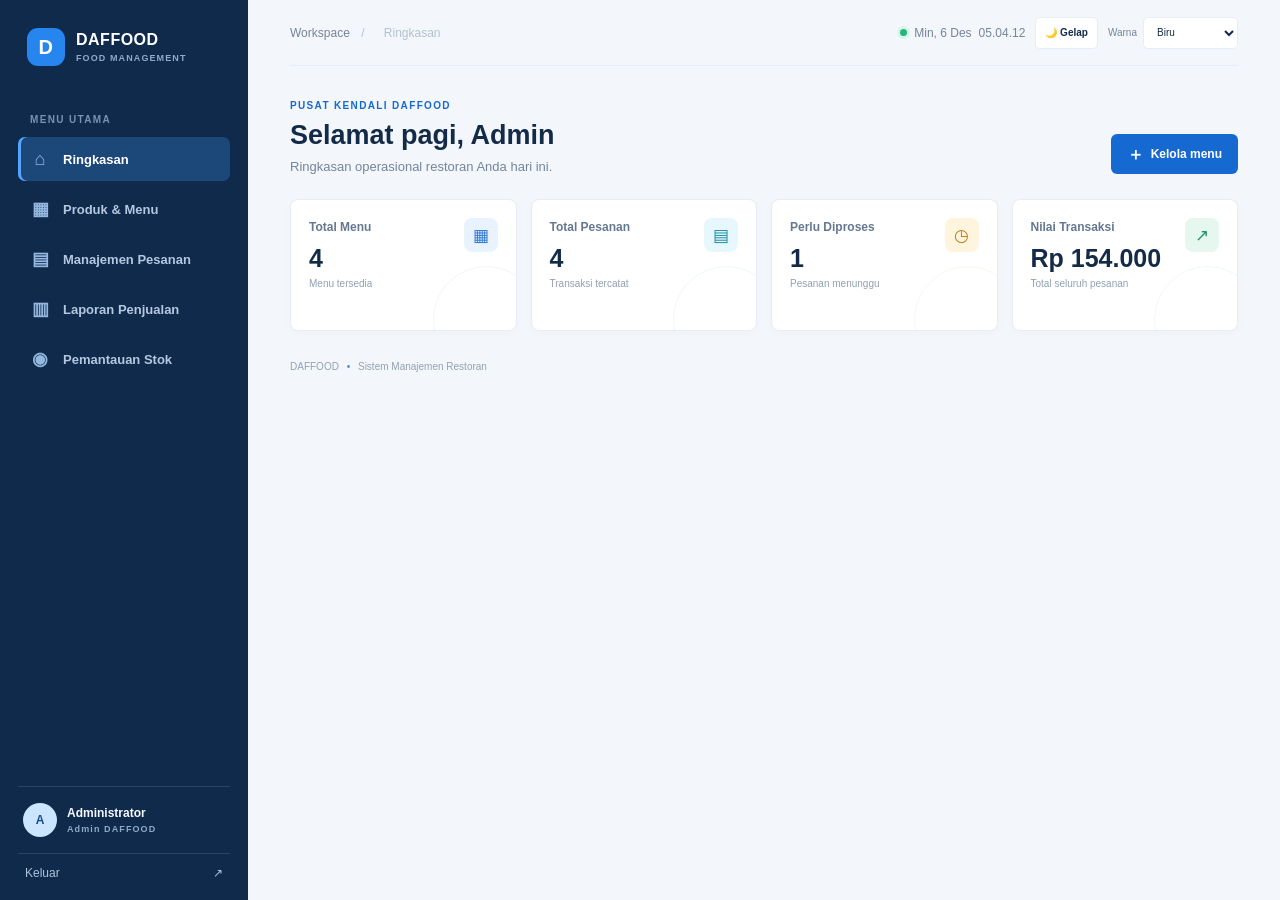
==== commit 51d99910: "Menambahkan DOM dan Toast - TUGAS BAB 3" ====
--- a/dashboard.html
+++ b/dashboard.html
@@ -31,12 +31,27 @@
         <main class="main-content">
             <header class="topbar">
                 <div class="breadcrumb">Workspace <span>/</span> <span id="current-view-label">Ringkasan</span></div>
-                <div class="topbar-date"><span class="status-dot"></span> Operasional aktif</div>
+                <div class="dashboard-tools">
+                    <!-- DOM 4: jam dan tanggal diperbarui otomatis selama dashboard terbuka. -->
+                    <div class="topbar-date"><span class="status-dot"></span><span id="live-date"></span><time id="live-clock"></time></div>
+                    <!-- DOM 2: tombol ini mengubah dashboard antara mode terang dan gelap. -->
+                    <button class="theme-toggle" id="theme-toggle" type="button" aria-pressed="false">🌙 Gelap</button>
+                    <!-- DOM 3: pilihan ini mengganti warna dasar dashboard. -->
+                    <label class="theme-picker">Warna
+                        <select id="color-theme" aria-label="Pilih warna tema">
+                            <option value="blue">Biru</option>
+                            <option value="green">Hijau</option>
+                            <option value="cream">Cream</option>
+                            <option value="slate">Abu-abu tua</option>
+                            <option value="purple">Ungu</option>
+                        </select>
+                    </label>
+                </div>
             </header>
 
             <section class="dashboard-view is-active" id="overview" aria-label="Ringkasan">
                 <div class="page-intro">
-                    <div><p class="eyebrow">PUSAT KENDALI DAFFOOD</p><h1>Selamat datang, Admin</h1><p class="intro-copy">Ringkasan operasional restoran Anda hari ini.</p></div>
+                    <div><p class="eyebrow">PUSAT KENDALI DAFFOOD</p><!-- DOM 1: sapaan menyesuaikan waktu lokal saat pengguna membuka dashboard. --><h1 id="greeting-title">Selamat datang, Admin</h1><p class="intro-copy">Ringkasan operasional restoran Anda hari ini.</p></div>
                     <a class="primary-button" href="#menu"><span aria-hidden="true">＋</span> Kelola menu</a>
                 </div>
                 <section class="stats-grid" aria-label="Ringkasan operasional">
@@ -152,6 +167,50 @@
             clearTimeout(toastTimer);
             toastTimer = setTimeout(() => toast.classList.remove('visible'), 2600);
         };
+        // DOM 1: ubah sapaan sesuai waktu lokal pengguna.
+        function updateGreeting() {
+            const hour = new Date().getHours();
+            const greeting = hour < 11 ? 'Selamat pagi' : hour < 15 ? 'Selamat siang' : hour < 18 ? 'Selamat sore' : 'Selamat malam';
+            document.getElementById('greeting-title').textContent = `${greeting}, Admin`;
+        }
+
+        // DOM 2 dan DOM 3: simpan preferensi tampilan dan terapkan ke halaman.
+        const colorTheme = document.getElementById('color-theme');
+        const themeToggle = document.getElementById('theme-toggle');
+        const availableColorThemes = ['blue', 'green', 'cream', 'slate', 'purple'];
+        const savedMode = localStorage.getItem('daffood-theme-mode');
+        const savedColorTheme = localStorage.getItem('daffood-color-theme');
+        function applyAppearance(mode, color) {
+            document.body.dataset.mode = mode;
+            document.body.dataset.colorTheme = color;
+            themeToggle.textContent = mode === 'dark' ? '☀ Terang' : '🌙 Gelap';
+            themeToggle.setAttribute('aria-pressed', String(mode === 'dark'));
+            colorTheme.value = color;
+        }
+        let currentMode = savedMode === 'dark' ? 'dark' : 'light';
+        let currentColorTheme = availableColorThemes.includes(savedColorTheme) ? savedColorTheme : 'blue';
+        applyAppearance(currentMode, currentColorTheme);
+        themeToggle.addEventListener('click', () => {
+            currentMode = currentMode === 'dark' ? 'light' : 'dark';
+            localStorage.setItem('daffood-theme-mode', currentMode);
+            applyAppearance(currentMode, currentColorTheme);
+        });
+        colorTheme.addEventListener('change', () => {
+            currentColorTheme = colorTheme.value;
+            document.body.dataset.colorTheme = currentColorTheme;
+            localStorage.setItem('daffood-color-theme', currentColorTheme);
+        });
+
+        // DOM 4: tampilkan tanggal dan jam lokal secara langsung.
+        function updateClock() {
+            const now = new Date();
+            document.getElementById('live-date').textContent = now.toLocaleDateString('id-ID', { weekday: 'short', day: 'numeric', month: 'short' });
+            document.getElementById('live-clock').textContent = now.toLocaleTimeString('id-ID', { hour: '2-digit', minute: '2-digit', second: '2-digit' });
+        }
+        updateGreeting();
+        updateClock();
+        setInterval(updateGreeting, 60_000);
+        setInterval(updateClock, 1_000);
         const actionButtons = (type, id) => `<div class="row-actions"><button class="icon-button edit-button" type="button" data-edit="${type}" data-id="${escapeHtml(id)}" aria-label="Edit">✎</button><button class="icon-button delete-button" type="button" data-delete="${type}" data-id="${escapeHtml(id)}" aria-label="Hapus">×</button></div>`;
         const compactRupiah = (value) => value >= 1000000 ? `${(value / 1000000).toFixed(1)} jt` : value >= 1000 ? `${Math.round(value / 1000)} rb` : String(value);
 
--- a/css/style.css
+++ b/css/style.css
@@ -499,6 +499,51 @@
     .home-register, .home-cta, .home-nav-link, .home-login { transition: none; }
 }
 
+/* ================= DOM AND TOAST DEMOS ================= */
+.demo-home-hero { min-height: 500px; }
+.demo-hero-visual { height: 370px; }
+.demo-directory.home-benefits { display: block; padding-top: 31px; padding-bottom: 36px; }
+.demo-directory .benefit-intro { margin-bottom: 20px; }
+.demo-directory .benefit-intro h2 { font-size: 24px; }
+.directory-copy { max-width: 480px; margin: 8px 0 0; color: #74869a; font-size: 11px; line-height: 1.7; }
+.demo-card-grid { display: grid; grid-template-columns: repeat(2, minmax(0, 1fr)); gap: 16px; }
+.demo-card { min-height: 185px; padding: 17px; border: 1px solid #e1e9f1; border-radius: 7px; background: rgba(255, 255, 255, .82); }
+.feature-label { display: inline-flex; min-height: 23px; align-items: center; padding: 0 9px; border: 1px solid #cce0f4; border-radius: 20px; color: #1769a8; background: #eef6ff; font-size: 9px; font-weight: 800; letter-spacing: .65px; }
+.toast-label { border-color: #cce8db; color: #176c4a; background: #f0fbf5; }
+.demo-card h3 { margin: 14px 0 7px; color: #1f3d5d; font-size: 14px; }
+.demo-card p { min-height: 38px; margin: 0; color: #74869a; font-size: 11px; line-height: 1.6; }
+.demo-card a { display: inline-flex; align-items: center; gap: 7px; margin-top: 12px; color: #1769d2; font-size: 10px; font-weight: 750; text-decoration: none; }
+.demo-card a:hover, .demo-back:hover { color: #1056b3; }
+.demo-main { width: min(760px, calc(100% - 42px)); min-height: calc(100vh - 78px); margin: 0 auto; padding: 38px 0 64px; }
+.demo-back { display: block; width: fit-content; margin-bottom: 25px; color: #397bb9; font-size: 11px; font-weight: 700; text-decoration: none; }
+.demo-main > h1 { margin: 14px 0 9px; color: #102a4c; font-size: clamp(25px, 4vw, 36px); line-height: 1.2; }
+.demo-description { max-width: 590px; margin: 0; color: #687d96; font-size: 13px; line-height: 1.75; }
+.demo-panel { margin-top: 25px; padding: 24px; border: 1px solid #e1e9f1; border-radius: 8px; background: rgba(255, 255, 255, .88); box-shadow: 0 10px 30px rgba(18, 55, 85, .06); }
+.demo-button { min-height: 42px; padding: 0 16px; border: 0; border-radius: 5px; color: #fff; background: #1769d2; cursor: pointer; font: inherit; font-size: 12px; font-weight: 700; }
+.demo-button:hover { background: #1056b3; }
+.demo-button:focus-visible, .demo-input:focus-visible { outline: 3px solid rgba(23, 105, 210, .25); outline-offset: 2px; }
+.demo-result { margin: 18px 0 0; padding: 15px; border-left: 3px solid #28a2bf; color: #34506e; background: #f3f8fc; font-size: 12px; line-height: 1.7; }
+.demo-hint { margin: 18px 0 0; color: #74869a; font-size: 11px; line-height: 1.7; }
+.demo-hint code { padding: 2px 5px; border-radius: 3px; color: #315c89; background: #eef3f8; }
+.demo-toast { position: fixed; right: 22px; bottom: 20px; z-index: 5; max-width: calc(100vw - 44px); padding: 12px 16px; border: 1px solid #cce8db; border-radius: 6px; color: #176c4a; background: #f0fbf5; box-shadow: 0 8px 28px rgba(18, 55, 85, .12); font-size: 12px; opacity: 0; pointer-events: none; transform: translateY(8px); transition: opacity .2s ease, transform .2s ease; }
+.demo-toast.is-visible { opacity: 1; transform: translateY(0); }
+
+@media (max-width: 850px) {
+    .demo-card-grid { grid-template-columns: repeat(2, minmax(0, 1fr)); }
+    .demo-home-hero { min-height: 450px; }
+    .demo-hero-visual { height: 320px; }
+}
+@media (max-width: 620px) {
+    .demo-card-grid { grid-template-columns: 1fr; }
+    .demo-card { min-height: auto; }
+    .demo-card p { min-height: 0; }
+    .demo-main { width: calc(100% - 34px); min-height: calc(100vh - 61px); padding-top: 26px; }
+    .demo-panel { padding: 18px; }
+}
+@media (prefers-reduced-motion: reduce) {
+    .demo-toast { transition: none; }
+}
+
 /* ================= DAFFOOD LOGIN PAGE ================= */
 .login-page {
     --login-ink: #142d4b;
@@ -575,4 +620,119 @@
 }
 @media (prefers-reduced-motion: reduce) {
     .login-input, .login-submit { transition: none; }
+}
+
+/* ================= DOM DASHBOARD APPEARANCE FEATURES ================= */
+.dashboard-page {
+    --theme-bg: #f3f7fc;
+    --theme-surface: #fff;
+    --theme-ink: #142b48;
+    --theme-muted: #74849a;
+    --theme-line: #e7edf5;
+    --theme-accent: #1769d2;
+    --theme-accent-dark: #1056b3;
+    --dash-ink: var(--theme-ink);
+    --dash-muted: var(--theme-muted);
+    --dash-blue: var(--theme-accent);
+    --dash-blue-dark: var(--theme-accent-dark);
+    --dash-line: var(--theme-line);
+    --dash-surface: var(--theme-surface);
+    color: var(--theme-ink);
+    background: var(--theme-bg);
+}
+.dashboard-page[data-color-theme="green"] {
+    --theme-bg: #f0f7f1;
+    --theme-accent: #24835b;
+    --theme-accent-dark: #196b49;
+}
+.dashboard-page[data-color-theme="cream"] {
+    --theme-bg: #f7f1e5;
+    --theme-surface: #fffdf8;
+    --theme-accent: #9a6a2d;
+    --theme-accent-dark: #805321;
+}
+.dashboard-page[data-color-theme="slate"] {
+    --theme-bg: #eef0f2;
+    --theme-accent: #46515d;
+    --theme-accent-dark: #333c46;
+}
+.dashboard-page[data-color-theme="purple"] {
+    --theme-bg: #f5f2fb;
+    --theme-accent: #7052a3;
+    --theme-accent-dark: #593d88;
+}
+.dashboard-page[data-mode="dark"] {
+    --theme-bg: #171a1f;
+    --theme-surface: #22272e;
+    --theme-ink: #e6edf3;
+    --theme-muted: #a6b0bd;
+    --theme-line: #3a424d;
+}
+.dashboard-page .topbar { border-bottom-color: var(--theme-line); color: var(--theme-muted); }
+.dashboard-page .page-intro h1,
+.dashboard-page .stat-card strong,
+.dashboard-page .section-heading h2,
+.dashboard-page .dialog-heading h2,
+.dashboard-page .insight-heading h2,
+.dashboard-page .sales-summary strong { color: var(--theme-ink); }
+.dashboard-page .page-intro .eyebrow,
+.dashboard-page .section-heading .eyebrow,
+.dashboard-page .dialog-heading .eyebrow { color: var(--theme-accent); }
+.dashboard-page .stat-card,
+.dashboard-page .data-section,
+.dashboard-page .insight-panel,
+.dashboard-page .form-dialog { border-color: var(--theme-line); background: var(--theme-surface); }
+.dashboard-page .search-box,
+.dashboard-page .filter-select,
+.dashboard-page .icon-button,
+.dashboard-page .dialog-fields input,
+.dashboard-page .dialog-fields select,
+.dashboard-page .secondary-button { border-color: var(--theme-line); color: var(--theme-ink); background: var(--theme-surface); }
+.dashboard-page .search-box input { color: var(--theme-ink); }
+.dashboard-page th { border-color: var(--theme-line); color: var(--theme-muted); background: var(--theme-bg); }
+.dashboard-page td { border-color: var(--theme-line); color: var(--theme-muted); }
+.dashboard-page .item-name,
+.dashboard-page .price-cell,
+.dashboard-page .stock-alert-name strong,
+.dashboard-page .sales-summary b { color: var(--theme-ink); }
+.dashboard-page tbody tr:hover { background: var(--theme-bg); }
+.dashboard-page .dialog-heading,
+.dashboard-page .dialog-actions { border-color: var(--theme-line); }
+.dashboard-page .dialog-fields label { color: var(--theme-ink); }
+.dashboard-page .theme-toggle,
+.dashboard-page .theme-picker select {
+    min-height: 32px;
+    padding: 0 9px;
+    border: 1px solid var(--theme-line);
+    border-radius: 5px;
+    color: var(--theme-ink);
+    background: var(--theme-surface);
+    font: inherit;
+    font-size: 10px;
+}
+.dashboard-page .theme-toggle { cursor: pointer; font-weight: 700; }
+.dashboard-page .theme-toggle:hover,
+.dashboard-page .theme-picker select:focus { border-color: var(--theme-accent); }
+.dashboard-page .theme-picker { display: inline-flex; align-items: center; gap: 6px; color: var(--theme-muted); font-size: 10px; }
+.dashboard-tools { display: flex; align-items: center; justify-content: flex-end; gap: 10px; }
+.dashboard-tools .topbar-date { gap: 7px; white-space: nowrap; }
+.dashboard-tools #live-clock { font-variant-numeric: tabular-nums; }
+.dashboard-page[data-mode="dark"] .dashboard-footer,
+.dashboard-page[data-mode="dark"] .table-count,
+.dashboard-page[data-mode="dark"] .section-heading > div > p:last-child,
+.dashboard-page[data-mode="dark"] .insight-heading > div > p:last-child,
+.dashboard-page[data-mode="dark"] .intro-copy { color: var(--theme-muted); }
+.dashboard-page[data-mode="dark"] .sales-chart,
+.dashboard-page[data-mode="dark"] .stock-alert-item,
+.dashboard-page[data-mode="dark"] .dialog-heading,
+.dashboard-page[data-mode="dark"] .dialog-actions { border-color: var(--theme-line); }
+.dashboard-page[data-mode="dark"] .bar-track { background: repeating-linear-gradient(to top, transparent 0, transparent 24px, #343b45 25px); }
+.dashboard-page[data-mode="dark"] .form-dialog { color: var(--theme-ink); }
+.dashboard-page[data-mode="dark"] .form-dialog::backdrop { background: rgba(0, 0, 0, .65); }
+.dashboard-page[data-mode="dark"] .theme-toggle:focus-visible,
+.dashboard-page[data-mode="dark"] .theme-picker select:focus-visible { outline: 2px solid var(--theme-accent); outline-offset: 2px; }
+
+@media (max-width: 720px) {
+    .dashboard-tools { flex-wrap: wrap; gap: 6px; }
+    .dashboard-tools .topbar-date { width: 100%; justify-content: flex-end; }
 }
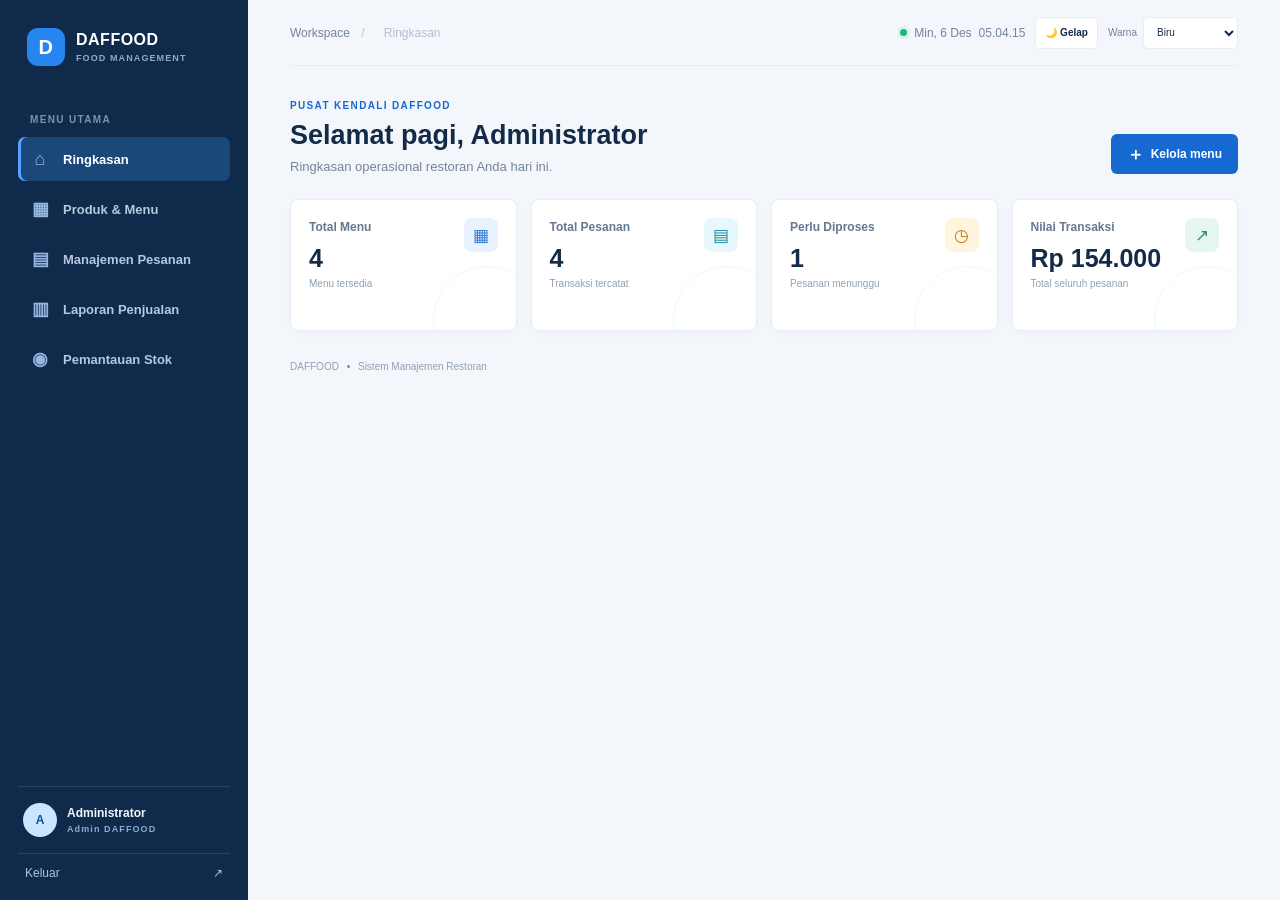
==== commit c6462de9: "Menambahkan Web Storage, Event Handling, DOM, dan Popup" ====
--- a/dashboard.html
+++ b/dashboard.html
@@ -23,8 +23,8 @@
                 <a class="nav-link" href="#inventory"><span class="nav-icon">◉</span>Pemantauan Stok</a>
             </nav>
             <div class="sidebar-bottom">
-                <div class="profile-chip"><span class="profile-avatar">A</span><span><strong>Administrator</strong><small>Admin DAFFOOD</small></span></div>
-                <a class="logout-link" href="login.html">Keluar <span aria-hidden="true">↗</span></a>
+                <div class="profile-chip"><span class="profile-avatar" id="profile-avatar">A</span><span><strong id="profile-name">Administrator</strong><small>Admin DAFFOOD</small></span></div>
+                <a class="logout-link" href="login.html" data-confirm="Apakah Anda yakin ingin keluar dari DAFFOOD?" data-clear-session="true">Keluar <span aria-hidden="true">↗</span></a>
             </div>
         </aside>
 
@@ -97,6 +97,8 @@
                     <div class="insight-heading"><div><p class="eyebrow">PERFORMA BISNIS</p><h2>Penjualan 7 Hari</h2><p>Nilai pesanan harian dalam satu minggu terakhir.</p></div><span class="insight-icon sales-icon">↗</span></div>
                     <div class="sales-summary"><strong id="weekly-revenue">Rp0</strong><span><b id="weekly-orders">0</b> pesanan minggu ini</span></div>
                     <div class="sales-chart" id="sales-chart" role="img" aria-label="Grafik nilai pesanan tujuh hari terakhir"></div>
+                    <button class="outline-button" id="report-note-button" type="button">Tambah catatan laporan</button>
+                    <p class="intro-copy" id="report-note" aria-live="polite"></p>
                 </article>
             </section>
 
@@ -121,6 +123,7 @@
     </dialog>
     <div class="toast" id="toast" role="status" aria-live="polite"></div>
 
+    <script src="js/common.js"></script>
     <script>
         const initialMenu = [
             { id: 'm1', name: 'Nasi Ayam Bakar', category: 'Makanan utama', price: 28000, stock: 18 },
@@ -151,6 +154,7 @@
         let editingId = null;
         let toastTimer;
         const lowStockThreshold = 5;
+        let reportNote = '';
 
         const escapeHtml = (value) => String(value).replace(/[&<>"']/g, (character) => ({ '&': '&amp;', '<': '&lt;', '>': '&gt;', '"': '&quot;', "'": '&#39;' })[character]);
         const rupiah = (value) => new Intl.NumberFormat('id-ID', { style: 'currency', currency: 'IDR', maximumFractionDigits: 0 }).format(value);
@@ -167,11 +171,29 @@
             clearTimeout(toastTimer);
             toastTimer = setTimeout(() => toast.classList.remove('visible'), 2600);
         };
+        // TUGAS BAB 4 - Web Storage mempertahankan catatan operasional laporan di perangkat pengguna.
+        try {
+            reportNote = localStorage.getItem('daffood-report-note') || '';
+        } catch (error) {
+            showToast('Catatan laporan tidak dapat dibaca dari penyimpanan browser.', 'error');
+        }
         // DOM 1: ubah sapaan sesuai waktu lokal pengguna.
         function updateGreeting() {
             const hour = new Date().getHours();
             const greeting = hour < 11 ? 'Selamat pagi' : hour < 15 ? 'Selamat siang' : hour < 18 ? 'Selamat sore' : 'Selamat malam';
-            document.getElementById('greeting-title').textContent = `${greeting}, Admin`;
+            const name = document.getElementById('profile-name').textContent;
+            document.getElementById('greeting-title').textContent = `${greeting}, ${name}`;
+        }
+
+        // DOM 5: isi identitas profil dari Web Storage tanpa menyimpan kata sandi.
+        try {
+            const session = JSON.parse(localStorage.getItem('daffood-session') || 'null');
+            if (session?.name) {
+                document.getElementById('profile-name').textContent = session.name;
+                document.getElementById('profile-avatar').textContent = session.name.trim().charAt(0).toLocaleUpperCase('id');
+            }
+        } catch (error) {
+            showToast('Profil tidak dapat dibaca dari penyimpanan browser.', 'error');
         }
 
         // DOM 2 dan DOM 3: simpan preferensi tampilan dan terapkan ke halaman.
@@ -192,13 +214,21 @@
         applyAppearance(currentMode, currentColorTheme);
         themeToggle.addEventListener('click', () => {
             currentMode = currentMode === 'dark' ? 'light' : 'dark';
-            localStorage.setItem('daffood-theme-mode', currentMode);
             applyAppearance(currentMode, currentColorTheme);
+            try {
+                localStorage.setItem('daffood-theme-mode', currentMode);
+            } catch (error) {
+                showToast('Preferensi tema tidak dapat disimpan.', 'error');
+            }
         });
         colorTheme.addEventListener('change', () => {
             currentColorTheme = colorTheme.value;
             document.body.dataset.colorTheme = currentColorTheme;
-            localStorage.setItem('daffood-color-theme', currentColorTheme);
+            try {
+                localStorage.setItem('daffood-color-theme', currentColorTheme);
+            } catch (error) {
+                showToast('Preferensi warna tidak dapat disimpan.', 'error');
+            }
         });
 
         // DOM 4: tampilkan tanggal dan jam lokal secara langsung.
@@ -329,6 +359,7 @@
             document.getElementById('stat-pending').textContent = transactions.filter((item) => item.status === 'Menunggu').length;
             document.getElementById('stat-revenue').textContent = rupiah(transactions.reduce((sum, item) => sum + (menuById(item.menuId)?.price || 0) * item.quantity, 0));
             renderInsights();
+            document.getElementById('report-note').textContent = reportNote ? `Catatan: ${reportNote}` : '';
         }
 
         function openDialog(type, id = null) {
@@ -354,17 +385,40 @@
         document.getElementById('transaction-search').addEventListener('input', renderDashboard);
         document.getElementById('transaction-status-filter').addEventListener('change', renderDashboard);
         document.getElementById('export-transactions').addEventListener('click', exportTransactions);
+        // TUGAS BAB 4 - Popup Box prompt meminta catatan; alert memberi umpan balik bila kosong atau gagal disimpan.
+        document.getElementById('report-note-button').addEventListener('click', () => {
+            const note = window.prompt('Masukkan catatan untuk laporan penjualan DAFFOOD:', reportNote);
+            if (note === null) return;
+            if (!note.trim()) {
+                window.alert('Catatan laporan tidak boleh kosong.');
+                return;
+            }
+            try {
+                reportNote = note.trim();
+                localStorage.setItem('daffood-report-note', reportNote);
+                document.getElementById('report-note').textContent = `Catatan: ${reportNote}`;
+                showToast('Catatan laporan berhasil disimpan.');
+            } catch (error) {
+                window.alert('Catatan laporan gagal disimpan ke browser.');
+            }
+        });
         document.querySelectorAll('a[href^="#"]').forEach((link) => link.addEventListener('click', (event) => {
             const viewId = link.getAttribute('href').slice(1);
             if (!document.getElementById(viewId)?.classList.contains('dashboard-view')) return;
             event.preventDefault();
             navigateToView(viewId);
         }));
-        window.addEventListener('popstate', () => activateDashboardView(window.location.hash.slice(1) || 'overview'));
+        // TUGAS BAB 4 - Event hashchange memperbarui tampilan saat navigasi dan tombol kembali/maju digunakan.
         window.addEventListener('hashchange', () => activateDashboardView(window.location.hash.slice(1) || 'overview'));
         activateDashboardView(window.location.hash.slice(1) || 'overview');
-        document.getElementById('data-form').addEventListener('submit', (event) => {
+        document.getElementById('data-form').addEventListener('submit', async (event) => {
+            // TUGAS BAB 4 - Event submit menggunakan Promise sebelum data menu/pesanan disimpan.
             event.preventDefault();
+            const submitButton = event.currentTarget.querySelector('[type="submit"]');
+            submitButton.disabled = true;
+            await DAFFOOD.wait(200);
+            const previousMenuItems = JSON.parse(JSON.stringify(menuItems));
+            const previousTransactions = JSON.parse(JSON.stringify(transactions));
             const values = Object.fromEntries(new FormData(event.currentTarget));
             if (activeType === 'menu') {
                 const record = { id: editingId || `menu-${Date.now()}`, name: values.name.trim(), category: values.category.trim(), price: Number(values.price), stock: Number(values.stock) };
@@ -378,6 +432,7 @@
                 const quantity = Number(values.quantity);
                 if (!selectedMenu || quantity > Number(selectedMenu.stock) + returnedQuantity) {
                     showToast('Stok menu tidak cukup untuk jumlah pesanan.', 'error');
+                    submitButton.disabled = false;
                     return;
                 }
                 if (existing?.stockDeducted && existingMenu) existingMenu.stock += existing.quantity;
@@ -386,19 +441,33 @@
                 if (editingId) transactions = transactions.map((item) => item.id === editingId ? record : item);
                 else transactions.unshift(record);
             }
-            persist();
+            try {
+                persist();
+            } catch (error) {
+                menuItems = previousMenuItems;
+                transactions = previousTransactions;
+                renderDashboard();
+                showToast('Data gagal disimpan ke penyimpanan browser.', 'error');
+                submitButton.disabled = false;
+                return;
+            }
             renderDashboard();
             document.getElementById('data-dialog').close();
+            submitButton.disabled = false;
             showToast(`${activeType === 'menu' ? 'Menu' : 'Pesanan'} berhasil ${editingId ? 'diperbarui' : 'ditambahkan'}.`);
         });
         document.addEventListener('click', (event) => {
-            const editButton = event.target.closest('[data-edit]');
-            const deleteButton = event.target.closest('[data-delete]');
+            const target = event.target instanceof Element ? event.target : null;
+            if (!target) return;
+            const editButton = target.closest('[data-edit]');
+            const deleteButton = target.closest('[data-delete]');
             if (editButton) openDialog(editButton.dataset.edit, editButton.dataset.id);
-            if (deleteButton) {
+            else if (deleteButton) {
                 const { delete: type, id } = deleteButton.dataset;
                 const label = type === 'menu' ? menuById(id)?.name : `pesanan #${id}`;
-                if (!confirm(`Hapus ${label}?`)) return;
+                if (!window.confirm(`Apakah Anda yakin ingin menghapus ${label}?`)) return;
+                const previousMenuItems = JSON.parse(JSON.stringify(menuItems));
+                const previousTransactions = JSON.parse(JSON.stringify(transactions));
                 if (type === 'menu') menuItems = menuItems.filter((item) => item.id !== id);
                 else {
                     const transaction = transactions.find((item) => item.id === id);
@@ -406,7 +475,15 @@
                     if (menu) menu.stock += transaction.quantity;
                     transactions = transactions.filter((item) => item.id !== id);
                 }
-                persist();
+                try {
+                    persist();
+                } catch (error) {
+                    menuItems = previousMenuItems;
+                    transactions = previousTransactions;
+                    renderDashboard();
+                    showToast('Data gagal disimpan ke penyimpanan browser.', 'error');
+                    return;
+                }
                 renderDashboard();
                 showToast('Data berhasil dihapus.');
             }
